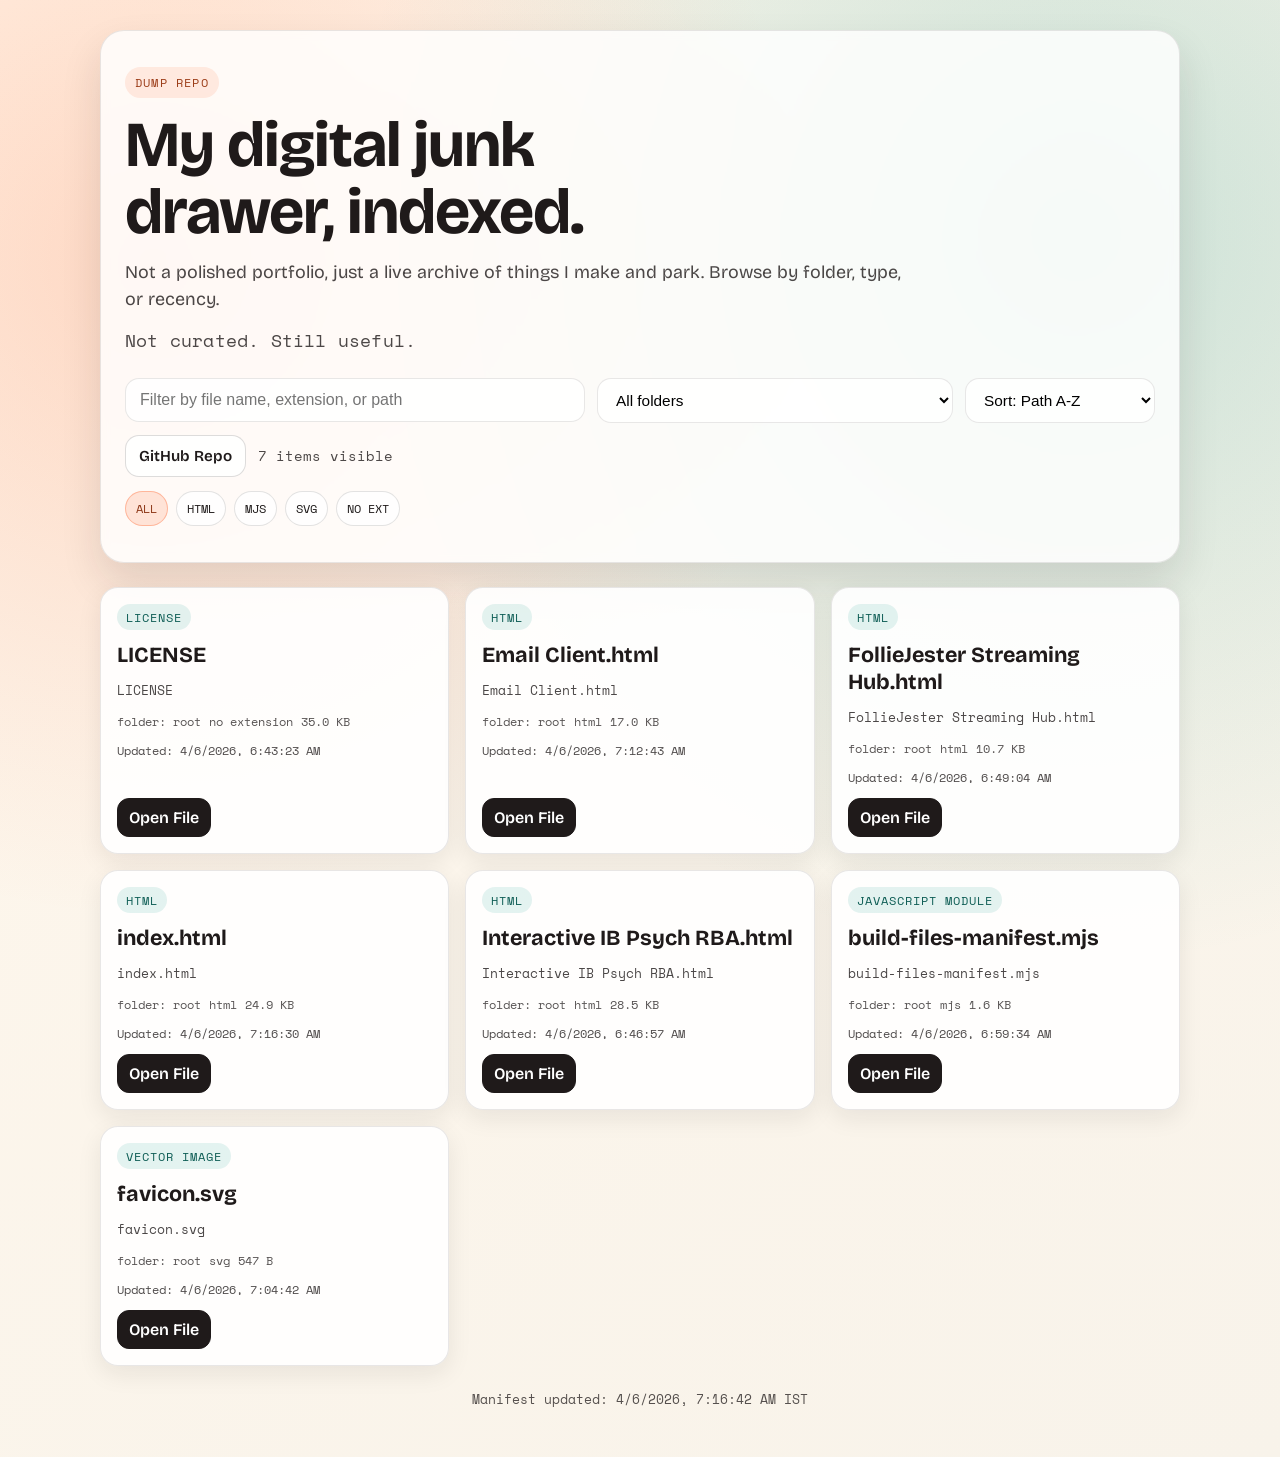
==== index.html @ b3c1dca2 "better heading" ====
<!DOCTYPE html>
<html lang="en">
<head>
    <meta charset="UTF-8">
    <meta name="viewport" content="width=device-width, initial-scale=1.0">
    <title>Dump Repository Index</title>
    <link rel="icon" type="image/svg+xml" href="favicon.svg">
    <link rel="preconnect" href="https://fonts.googleapis.com">
    <link rel="preconnect" href="https://fonts.gstatic.com" crossorigin>
    <link href="https://fonts.googleapis.com/css2?family=Bricolage+Grotesque:wght@400;600;800&family=Space+Mono:wght@400;700&display=swap" rel="stylesheet">
    <style>
        :root {
            --ink: #1f1a1a;
            --paper: #fffaf3;
            --accent: #ff6b35;
            --accent-2: #1f9d8f;
            --card: rgba(255, 255, 255, 0.82);
            --ring: rgba(31, 26, 26, 0.1);
            --shadow: 0 20px 40px rgba(31, 26, 26, 0.12);
        }

        * {
            box-sizing: border-box;
            margin: 0;
            padding: 0;
        }

        body {
            min-height: 100vh;
            font-family: 'Bricolage Grotesque', sans-serif;
            color: var(--ink);
            background:
                radial-gradient(circle at 12% 18%, rgba(255, 107, 53, 0.22) 0%, rgba(255, 107, 53, 0) 40%),
                radial-gradient(circle at 84% 16%, rgba(31, 157, 143, 0.22) 0%, rgba(31, 157, 143, 0) 45%),
                linear-gradient(145deg, #fff7ec 0%, #f8f3ea 100%);
            overflow-x: hidden;
        }

        .grain {
            position: fixed;
            inset: 0;
            pointer-events: none;
            background-image: radial-gradient(rgba(31, 26, 26, 0.06) 0.6px, transparent 0.6px);
            background-size: 4px 4px;
            opacity: 0.3;
            z-index: 0;
        }

        .wrap {
            position: relative;
            z-index: 1;
            max-width: 1120px;
            margin: 0 auto;
            padding: 30px 20px 48px;
        }

        .hero {
            padding: 36px 24px;
            border: 1px solid var(--ring);
            border-radius: 24px;
            background: var(--card);
            backdrop-filter: blur(4px);
            box-shadow: var(--shadow);
            transform: translateY(12px);
            opacity: 0;
            animation: lift-in 700ms ease forwards;
        }

        .kicker {
            display: inline-block;
            font-family: 'Space Mono', monospace;
            text-transform: uppercase;
            letter-spacing: 1.2px;
            font-size: 0.78rem;
            padding: 6px 10px;
            background: rgba(255, 107, 53, 0.12);
            color: #9c3d19;
            border-radius: 999px;
        }

        h1 {
            margin-top: 14px;
            font-size: clamp(2rem, 6vw, 4rem);
            line-height: 1.04;
            letter-spacing: -1px;
            max-width: 14ch;
        }

        .hero p {
            margin-top: 14px;
            max-width: 65ch;
            font-size: clamp(0.98rem, 2vw, 1.12rem);
            line-height: 1.5;
            color: rgba(31, 26, 26, 0.8);
        }

        .tagline {
            margin-top: 10px;
            font-family: 'Space Mono', monospace;
            font-size: 0.84rem;
            letter-spacing: 0.2px;
            color: rgba(31, 26, 26, 0.68);
        }

        .toolbar {
            margin-top: 24px;
            display: flex;
            flex-wrap: wrap;
            gap: 12px;
            align-items: center;
        }

        .search {
            width: min(460px, 100%);
            border: 1px solid var(--ring);
            border-radius: 14px;
            padding: 12px 14px;
            font-size: 1rem;
            outline: none;
            background: rgba(255, 255, 255, 0.85);
            transition: border-color 180ms ease, box-shadow 180ms ease;
        }

        .search:focus {
            border-color: rgba(31, 157, 143, 0.65);
            box-shadow: 0 0 0 4px rgba(31, 157, 143, 0.15);
        }

        .meta {
            font-family: 'Space Mono', monospace;
            font-size: 0.85rem;
            opacity: 0.8;
        }

        .sort-filter {
            border: 1px solid var(--ring);
            border-radius: 14px;
            padding: 12px 14px;
            font-size: 0.96rem;
            outline: none;
            background: rgba(255, 255, 255, 0.85);
            min-width: 190px;
        }

        .sort-filter:focus {
            border-color: rgba(31, 157, 143, 0.65);
            box-shadow: 0 0 0 4px rgba(31, 157, 143, 0.15);
        }

        .folder-filter {
            border: 1px solid var(--ring);
            border-radius: 14px;
            padding: 12px 14px;
            font-size: 0.96rem;
            outline: none;
            background: rgba(255, 255, 255, 0.85);
            min-width: 180px;
            flex: 1 1 240px;
        }

        .folder-filter:focus {
            border-color: rgba(255, 107, 53, 0.65);
            box-shadow: 0 0 0 4px rgba(255, 107, 53, 0.15);
        }

        .repo-link {
            text-decoration: none;
            border: 1px solid rgba(31, 26, 26, 0.15);
            border-radius: 14px;
            padding: 11px 13px;
            font-size: 0.95rem;
            font-weight: 600;
            color: var(--ink);
            background: rgba(255, 255, 255, 0.85);
            transition: transform 160ms ease, box-shadow 160ms ease, background-color 160ms ease;
        }

        .repo-link:hover {
            transform: translateY(-2px);
            background: rgba(255, 107, 53, 0.14);
            box-shadow: 0 8px 18px rgba(31, 26, 26, 0.12);
        }

        .grid {
            margin-top: 24px;
            display: grid;
            grid-template-columns: repeat(12, 1fr);
            gap: 16px;
        }

        .type-chips {
            margin-top: 14px;
            display: flex;
            flex-wrap: wrap;
            gap: 8px;
        }

        .chip {
            border: 1px solid rgba(31, 26, 26, 0.12);
            background: rgba(255, 255, 255, 0.78);
            color: var(--ink);
            border-radius: 999px;
            padding: 7px 10px;
            font-size: 0.78rem;
            font-family: 'Space Mono', monospace;
            cursor: pointer;
            transition: transform 160ms ease, box-shadow 160ms ease, background-color 160ms ease;
        }

        .chip:hover {
            transform: translateY(-1px);
            box-shadow: 0 8px 18px rgba(31, 26, 26, 0.1);
        }

        .chip.active {
            background: rgba(255, 107, 53, 0.16);
            border-color: rgba(255, 107, 53, 0.38);
            color: #8d3717;
        }

        .card {
            grid-column: span 4;
            border-radius: 18px;
            border: 1px solid var(--ring);
            background: rgba(255, 255, 255, 0.9);
            box-shadow: 0 8px 24px rgba(31, 26, 26, 0.08);
            padding: 16px;
            display: flex;
            flex-direction: column;
            gap: 12px;
            transform: translateY(12px);
            opacity: 0;
            animation: lift-in 480ms ease forwards;
        }

        .card.hidden {
            display: none;
        }

        .card-type {
            font-family: 'Space Mono', monospace;
            font-size: 0.76rem;
            text-transform: uppercase;
            letter-spacing: 1px;
            width: fit-content;
            padding: 4px 9px;
            border-radius: 999px;
            background: rgba(31, 157, 143, 0.12);
            color: #0f5e56;
        }

        .card h2 {
            font-size: clamp(1.05rem, 2.6vw, 1.35rem);
            line-height: 1.25;
            word-break: break-word;
        }

        .path {
            font-family: 'Space Mono', monospace;
            font-size: 0.8rem;
            opacity: 0.8;
            word-break: break-all;
        }

        .facts {
            display: flex;
            flex-wrap: wrap;
            gap: 8px;
            font-family: 'Space Mono', monospace;
            font-size: 0.76rem;
            opacity: 0.75;
        }

        .updated {
            font-family: 'Space Mono', monospace;
            font-size: 0.74rem;
            opacity: 0.78;
        }

        .actions {
            margin-top: auto;
            display: flex;
            flex-wrap: wrap;
            gap: 10px;
        }

        .btn {
            text-decoration: none;
            border: 1px solid rgba(31, 26, 26, 0.15);
            border-radius: 12px;
            padding: 9px 11px;
            font-weight: 600;
            color: var(--ink);
            transition: transform 160ms ease, background-color 160ms ease, box-shadow 160ms ease;
        }

        .btn:hover {
            transform: translateY(-2px);
            box-shadow: 0 8px 18px rgba(31, 26, 26, 0.12);
        }

        .btn.primary {
            background: var(--ink);
            color: #fff;
            border-color: var(--ink);
        }

        .btn.primary:hover {
            background: #000;
        }

        .status {
            margin-top: 16px;
            padding: 12px;
            border-radius: 12px;
            border: 1px dashed var(--ring);
            font-family: 'Space Mono', monospace;
            font-size: 0.88rem;
            display: none;
        }

        footer {
            margin-top: 24px;
            text-align: center;
            font-family: 'Space Mono', monospace;
            font-size: 0.8rem;
            opacity: 0.75;
        }

        @keyframes lift-in {
            from {
                transform: translateY(12px);
                opacity: 0;
            }
            to {
                transform: translateY(0);
                opacity: 1;
            }
        }

        @media (max-width: 980px) {
            .card {
                grid-column: span 6;
            }
        }

        @media (max-width: 640px) {
            .wrap {
                padding: 18px 14px 34px;
            }

            .hero {
                padding: 24px 16px;
            }

            .card {
                grid-column: span 12;
            }
        }
    </style>
</head>
<body>
    <div class="grain"></div>
    <div class="wrap">
        <header class="hero">
            <span class="kicker">Dump Repo</span>
            <h1>My digital junk drawer, indexed.</h1>
            <p>Not a polished portfolio, just a live archive of things I make and park. Browse by folder, type, or recency.</p>
            <p class="tagline">Not curated. Still useful.</p>
            <div class="toolbar">
                <input id="search" class="search" type="search" placeholder="Filter by file name, extension, or path" aria-label="Filter content">
                <select id="folderFilter" class="folder-filter" aria-label="Filter by folder">
                    <option value="all">All folders</option>
                </select>
                <select id="sortFilter" class="sort-filter" aria-label="Sort files">
                    <option value="path-asc">Sort: Path A-Z</option>
                    <option value="name-asc">Sort: Name A-Z</option>
                    <option value="date-desc">Sort: Newest First</option>
                    <option value="size-desc">Sort: Largest First</option>
                    <option value="type-asc">Sort: Type A-Z</option>
                </select>
                <a class="repo-link" href="https://github.com/folliejester/dump" target="_blank" rel="noopener noreferrer">GitHub Repo</a>
                <span id="count" class="meta"></span>
            </div>
            <div id="typeChips" class="type-chips"></div>
        </header>

        <main class="grid" id="cards"></main>
        <div id="status" class="status"></div>

        <footer id="footer">Manifest pending</footer>
    </div>

    <script>
        const search = document.getElementById('search');
        const cardsRoot = document.getElementById('cards');
        const count = document.getElementById('count');
        const status = document.getElementById('status');
        const footer = document.getElementById('footer');
        const folderFilter = document.getElementById('folderFilter');
        const sortFilter = document.getElementById('sortFilter');
        const typeChips = document.getElementById('typeChips');
        let cards = [];
        let loadedFiles = [];
        let selectedType = 'all';

        function formatBytes(bytes) {
            if (typeof bytes !== 'number' || Number.isNaN(bytes)) return 'unknown size';
            if (bytes < 1024) return `${bytes} B`;
            if (bytes < 1024 * 1024) return `${(bytes / 1024).toFixed(1)} KB`;
            return `${(bytes / (1024 * 1024)).toFixed(2)} MB`;
        }

        function formatModified(value) {
            if (!value) return 'Updated: unknown';
            const parsed = new Date(value);
            if (Number.isNaN(parsed.getTime())) return 'Updated: unknown';
            return `Updated: ${parsed.toLocaleString()}`;
        }

        function categoryFromExt(ext) {
            const map = {
                // Folder
                folder: 'Folder',
                        
                // Web / Frontend
                html: 'HTML',
                htm: 'HTML',
                css: 'CSS',
                scss: 'Sass',
                sass: 'Sass',
                less: 'Less',
                js: 'JavaScript',
                mjs: 'JavaScript Module',
                cjs: 'CommonJS',
                ts: 'TypeScript',
                jsx: 'React JSX',
                tsx: 'React TSX',
                vue: 'Vue',
                svelte: 'Svelte',
                        
                // Backend / General Code
                py: 'Python',
                java: 'Java',
                class: 'Java Bytecode',
                jar: 'Java Archive',
                c: 'C',
                h: 'C Header',
                cpp: 'C++',
                hpp: 'C++ Header',
                cs: 'C#',
                go: 'Go',
                rs: 'Rust',
                php: 'PHP',
                rb: 'Ruby',
                swift: 'Swift',
                kt: 'Kotlin',
                dart: 'Dart',
                scala: 'Scala',
                        
                // Shell / Scripts
                sh: 'Shell Script',
                bash: 'Bash Script',
                zsh: 'Zsh Script',
                fish: 'Fish Script',
                ps1: 'PowerShell',
                bat: 'Batch Script',
                cmd: 'Command Script',
                        
                // Data / Config
                json: 'JSON',
                jsonc: 'JSONC',
                yaml: 'YAML',
                yml: 'YAML',
                xml: 'XML',
                toml: 'TOML',
                ini: 'INI',
                conf: 'Config',
                config: 'Config',
                env: 'Environment',
                properties: 'Properties',
                        
                // Docs
                md: 'Markdown',
                txt: 'Text',
                rtf: 'Rich Text',
                pdf: 'PDF',
                doc: 'Word',
                docx: 'Word',
                odt: 'OpenDocument Text',
                xls: 'Excel',
                xlsx: 'Excel',
                ods: 'OpenDocument Spreadsheet',
                ppt: 'PowerPoint',
                pptx: 'PowerPoint',
                odp: 'OpenDocument Presentation',
                        
                // Images
                png: 'Image',
                jpg: 'Image',
                jpeg: 'Image',
                gif: 'Image',
                svg: 'Vector Image',
                webp: 'Image',
                bmp: 'Bitmap',
                tiff: 'TIFF',
                ico: 'Icon',
                avif: 'Image',
                heic: 'Image',
                        
                // Audio
                mp3: 'Audio',
                wav: 'Audio',
                ogg: 'Audio',
                flac: 'Audio',
                aac: 'Audio',
                m4a: 'Audio',
                        
                // Video
                mp4: 'Video',
                mkv: 'Video',
                avi: 'Video',
                mov: 'Video',
                webm: 'Video',
                flv: 'Video',
                        
                // Archives
                zip: 'Archive',
                rar: 'Archive',
                '7z': 'Archive',
                tar: 'Archive',
                gz: 'Gzip',
                bz2: 'Bzip2',
                xz: 'XZ',
                iso: 'Disk Image',
                        
                // Databases
                db: 'Database',
                sqlite: 'SQLite',
                sqlite3: 'SQLite',
                sql: 'SQL',
                        
                // Fonts
                ttf: 'Font',
                otf: 'Font',
                woff: 'Font',
                woff2: 'Font',
                        
                // Dev / Tooling
                dockerfile: 'Docker',
                makefile: 'Makefile',
                gradle: 'Gradle',
                npmignore: 'NPM Config',
                gitignore: 'Git Config',
                gitattributes: 'Git Config',
                lock: 'Lock File',
                        
                // Logs / Misc
                log: 'Log',
                tmp: 'Temp',
                bak: 'Backup',
                cache: 'Cache',
                dat: 'Data',
                bin: 'Binary',
                        
                // Special
                license: 'License',
                readme: 'Readme'
            };
            return map[ext] || 'File';
        }

        function createCard(file, index) {
            const article = document.createElement('article');
            article.className = 'card';
            article.style.animationDelay = `${Math.min(index * 45, 450)}ms`;

            const ext = (file.ext || '').toLowerCase();
            const category = categoryFromExt(ext || file.name.toLowerCase());
            const href = encodeURI(file.path);
            const folder = file.folder || 'root';
            const tags = `${file.name} ${file.path} ${folder} ${ext} ${category}`.toLowerCase();
            const typeKey = ext || 'none';

            article.dataset.tags = tags;
            article.dataset.folder = folder;
            article.dataset.type = typeKey;
            article.innerHTML = `
                <span class="card-type">${category}</span>
                <h2>${file.name}</h2>
                <p class="path">${file.path}</p>
                <div class="facts">
                    <span>folder: ${folder}</span>
                    <span>${ext || 'no extension'}</span>
                    <span>${formatBytes(file.size)}</span>
                </div>
                <p class="updated">${formatModified(file.modified)}</p>
                <div class="actions">
                    <a class="btn primary" href="${href}" target="_blank" rel="noopener noreferrer">Open File</a>
                </div>
            `;

            return article;
        }

        function updateFilter() {
            const query = search.value.toLowerCase().trim();
            const selectedFolder = folderFilter.value;
            let visible = 0;

            cards.forEach((card) => {
                const queryMatch = card.dataset.tags.includes(query);
                const folderMatch = selectedFolder === 'all' || card.dataset.folder === selectedFolder;
                const typeMatch = selectedType === 'all' || card.dataset.type === selectedType;
                const show = queryMatch && folderMatch && typeMatch;
                card.classList.toggle('hidden', !show);
                if (show) visible += 1;
            });

            count.textContent = `${visible} item${visible === 1 ? '' : 's'} visible`;
            if (visible === 0) {
                status.style.display = 'block';
                status.textContent = 'No matches found. Try a different filter.';
            } else if (status.dataset.mode === 'filter') {
                status.style.display = 'none';
            }
            status.dataset.mode = visible === 0 ? 'filter' : '';
        }

        function sortFiles(files, mode) {
            return [...files].sort((a, b) => {
                if (mode === 'name-asc') {
                    return a.name.localeCompare(b.name);
                }

                if (mode === 'date-desc') {
                    return new Date(b.modified).getTime() - new Date(a.modified).getTime();
                }

                if (mode === 'size-desc') {
                    return (b.size || 0) - (a.size || 0);
                }

                if (mode === 'type-asc') {
                    const extA = (a.ext || '').toLowerCase();
                    const extB = (b.ext || '').toLowerCase();
                    if (extA !== extB) return extA.localeCompare(extB);
                    return a.path.localeCompare(b.path);
                }

                const folderA = (a.folder || 'root').toLowerCase();
                const folderB = (b.folder || 'root').toLowerCase();
                if (folderA !== folderB) return folderA.localeCompare(folderB);
                const extA = (a.ext || '').toLowerCase();
                const extB = (b.ext || '').toLowerCase();
                if (extA !== extB) return extA.localeCompare(extB);
                return a.path.localeCompare(b.path);
            });
        }

        function hydrateTypeChips(files) {
            const typeSet = new Set(files.map((file) => ((file.ext || '').toLowerCase() || 'none')));
            const preferred = ['all', 'html', 'css', 'js', 'mjs', 'json', 'md', 'svg', 'none'];
            const dynamic = [...typeSet].sort((a, b) => a.localeCompare(b));
            const order = [...new Set([...preferred, ...dynamic])];

            typeChips.innerHTML = '';
            order.forEach((type) => {
                if (type !== 'all' && !typeSet.has(type)) return;

                const chip = document.createElement('button');
                chip.type = 'button';
                chip.className = `chip${type === selectedType ? ' active' : ''}`;
                chip.dataset.type = type;
                chip.textContent = type === 'none' ? 'NO EXT' : type.toUpperCase();
                chip.addEventListener('click', () => {
                    selectedType = type;
                    document.querySelectorAll('.chip').forEach((node) => node.classList.remove('active'));
                    chip.classList.add('active');
                    updateFilter();
                });
                typeChips.appendChild(chip);
            });
        }

        function renderCards() {
            const sorted = sortFiles(loadedFiles, sortFilter.value);
            cardsRoot.innerHTML = '';
            cards = sorted.map((file, index) => createCard(file, index));
            cards.forEach((card) => cardsRoot.appendChild(card));
            updateFilter();
        }

        function hydrateFolderFilter(files) {
            const folderSet = new Set(files.map((file) => file.folder || 'root'));
            const folders = [...folderSet].sort((a, b) => a.localeCompare(b));

            folderFilter.innerHTML = '<option value="all">All folders</option>';
            folders.forEach((folder) => {
                const option = document.createElement('option');
                option.value = folder;
                option.textContent = folder;
                folderFilter.appendChild(option);
            });
        }

        async function loadManifest() {
            try {
                const response = await fetch('files.json', { cache: 'no-store' });
                if (!response.ok) throw new Error('manifest not found');
                const manifest = await response.json();
                loadedFiles = (manifest.files || []).filter((f) => f.path !== 'files.json');

                hydrateFolderFilter(loadedFiles);
                hydrateTypeChips(loadedFiles);
                renderCards();

                search.addEventListener('input', updateFilter);
                folderFilter.addEventListener('change', updateFilter);
                sortFilter.addEventListener('change', renderCards);

                const generatedAt = manifest.generatedAt ? new Date(manifest.generatedAt) : null;
                const stamp = generatedAt && !Number.isNaN(generatedAt.getTime())
                    ? generatedAt.toLocaleString()
                    : 'unknown time';
                footer.textContent = `Manifest updated: ${stamp} IST`;
            } catch (error) {
                status.style.display = 'block';
                status.textContent = 'Could not load files.json. Run node build-files-manifest.mjs to generate it.';
                count.textContent = '0 items visible';
                footer.textContent = 'Manifest unavailable';
            }
        }

        loadManifest();
    </script>
</body>
</html>
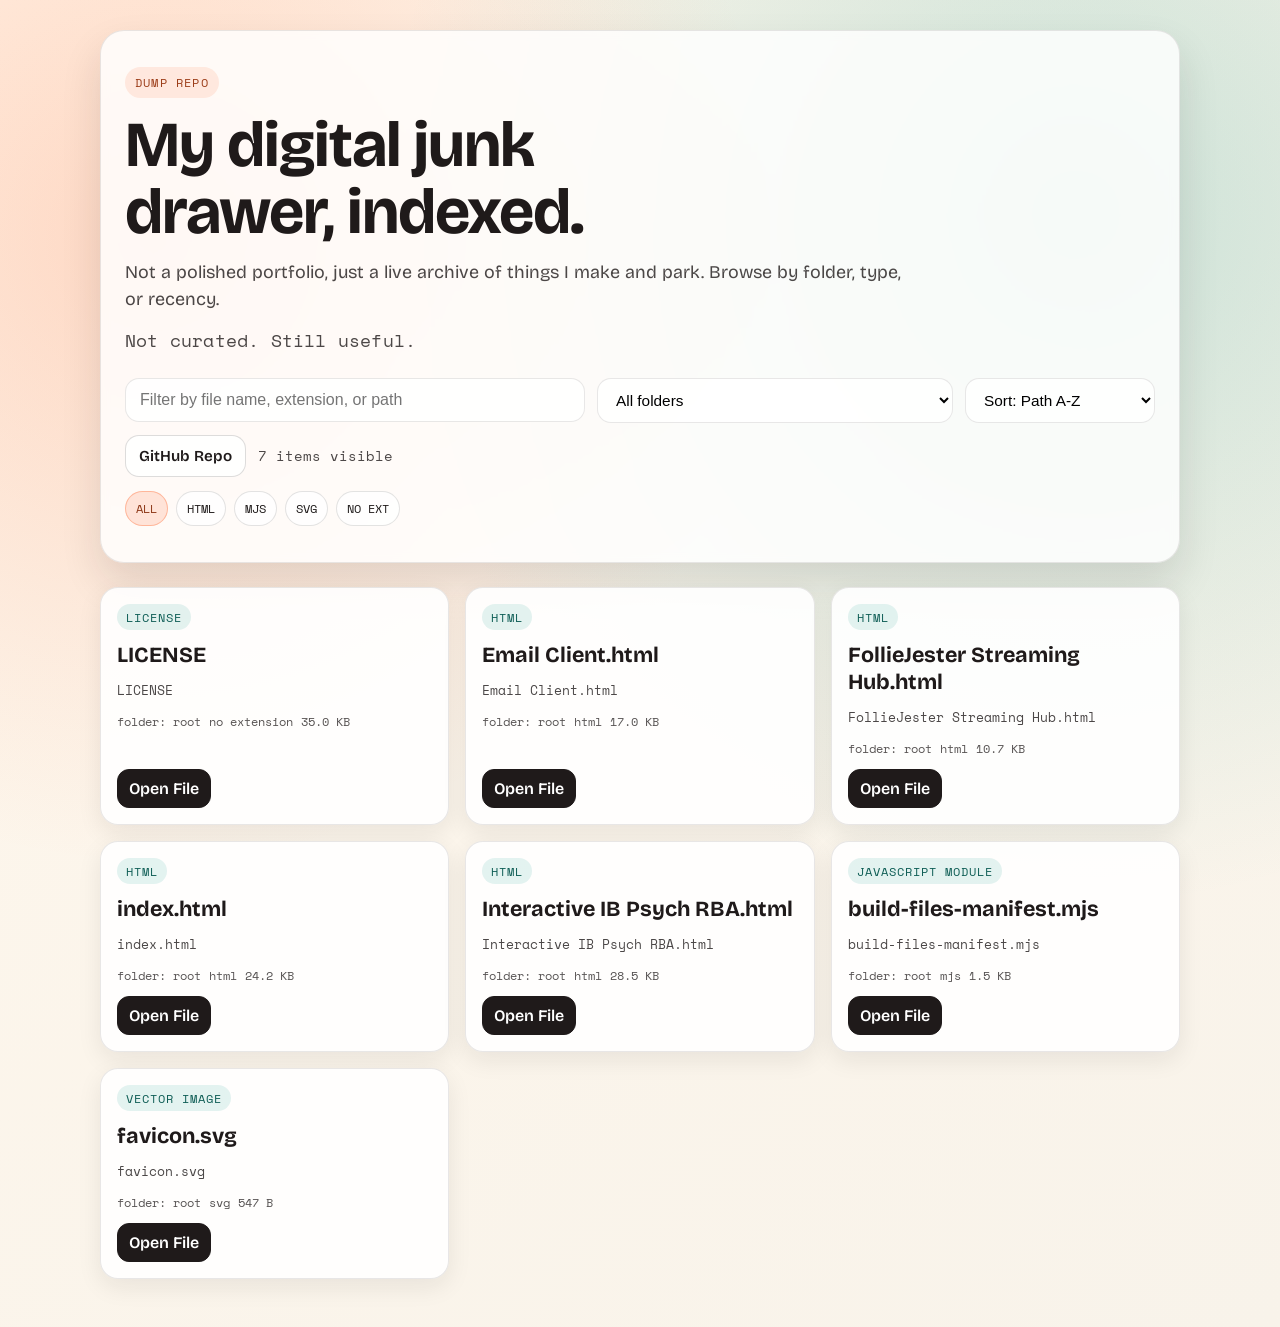
==== commit d14d7029: "removed lastupdated" ====
--- a/index.html
+++ b/index.html
@@ -269,12 +269,6 @@
             font-family: 'Space Mono', monospace;
             font-size: 0.76rem;
             opacity: 0.75;
-        }
-
-        .updated {
-            font-family: 'Space Mono', monospace;
-            font-size: 0.74rem;
-            opacity: 0.78;
         }
 
         .actions {
@@ -388,7 +382,6 @@
         <main class="grid" id="cards"></main>
         <div id="status" class="status"></div>
 
-        <footer id="footer">Manifest pending</footer>
     </div>
 
     <script>
@@ -396,7 +389,6 @@
         const cardsRoot = document.getElementById('cards');
         const count = document.getElementById('count');
         const status = document.getElementById('status');
-        const footer = document.getElementById('footer');
         const folderFilter = document.getElementById('folderFilter');
         const sortFilter = document.getElementById('sortFilter');
         const typeChips = document.getElementById('typeChips');
@@ -409,13 +401,6 @@
             if (bytes < 1024) return `${bytes} B`;
             if (bytes < 1024 * 1024) return `${(bytes / 1024).toFixed(1)} KB`;
             return `${(bytes / (1024 * 1024)).toFixed(2)} MB`;
-        }
-
-        function formatModified(value) {
-            if (!value) return 'Updated: unknown';
-            const parsed = new Date(value);
-            if (Number.isNaN(parsed.getTime())) return 'Updated: unknown';
-            return `Updated: ${parsed.toLocaleString()}`;
         }
 
         function categoryFromExt(ext) {
@@ -594,7 +579,6 @@
                     <span>${ext || 'no extension'}</span>
                     <span>${formatBytes(file.size)}</span>
                 </div>
-                <p class="updated">${formatModified(file.modified)}</p>
                 <div class="actions">
                     <a class="btn primary" href="${href}" target="_blank" rel="noopener noreferrer">Open File</a>
                 </div>
@@ -719,16 +703,10 @@
                 folderFilter.addEventListener('change', updateFilter);
                 sortFilter.addEventListener('change', renderCards);
 
-                const generatedAt = manifest.generatedAt ? new Date(manifest.generatedAt) : null;
-                const stamp = generatedAt && !Number.isNaN(generatedAt.getTime())
-                    ? generatedAt.toLocaleString()
-                    : 'unknown time';
-                footer.textContent = `Manifest updated: ${stamp} IST`;
             } catch (error) {
                 status.style.display = 'block';
                 status.textContent = 'Could not load files.json. Run node build-files-manifest.mjs to generate it.';
                 count.textContent = '0 items visible';
-                footer.textContent = 'Manifest unavailable';
             }
         }
 
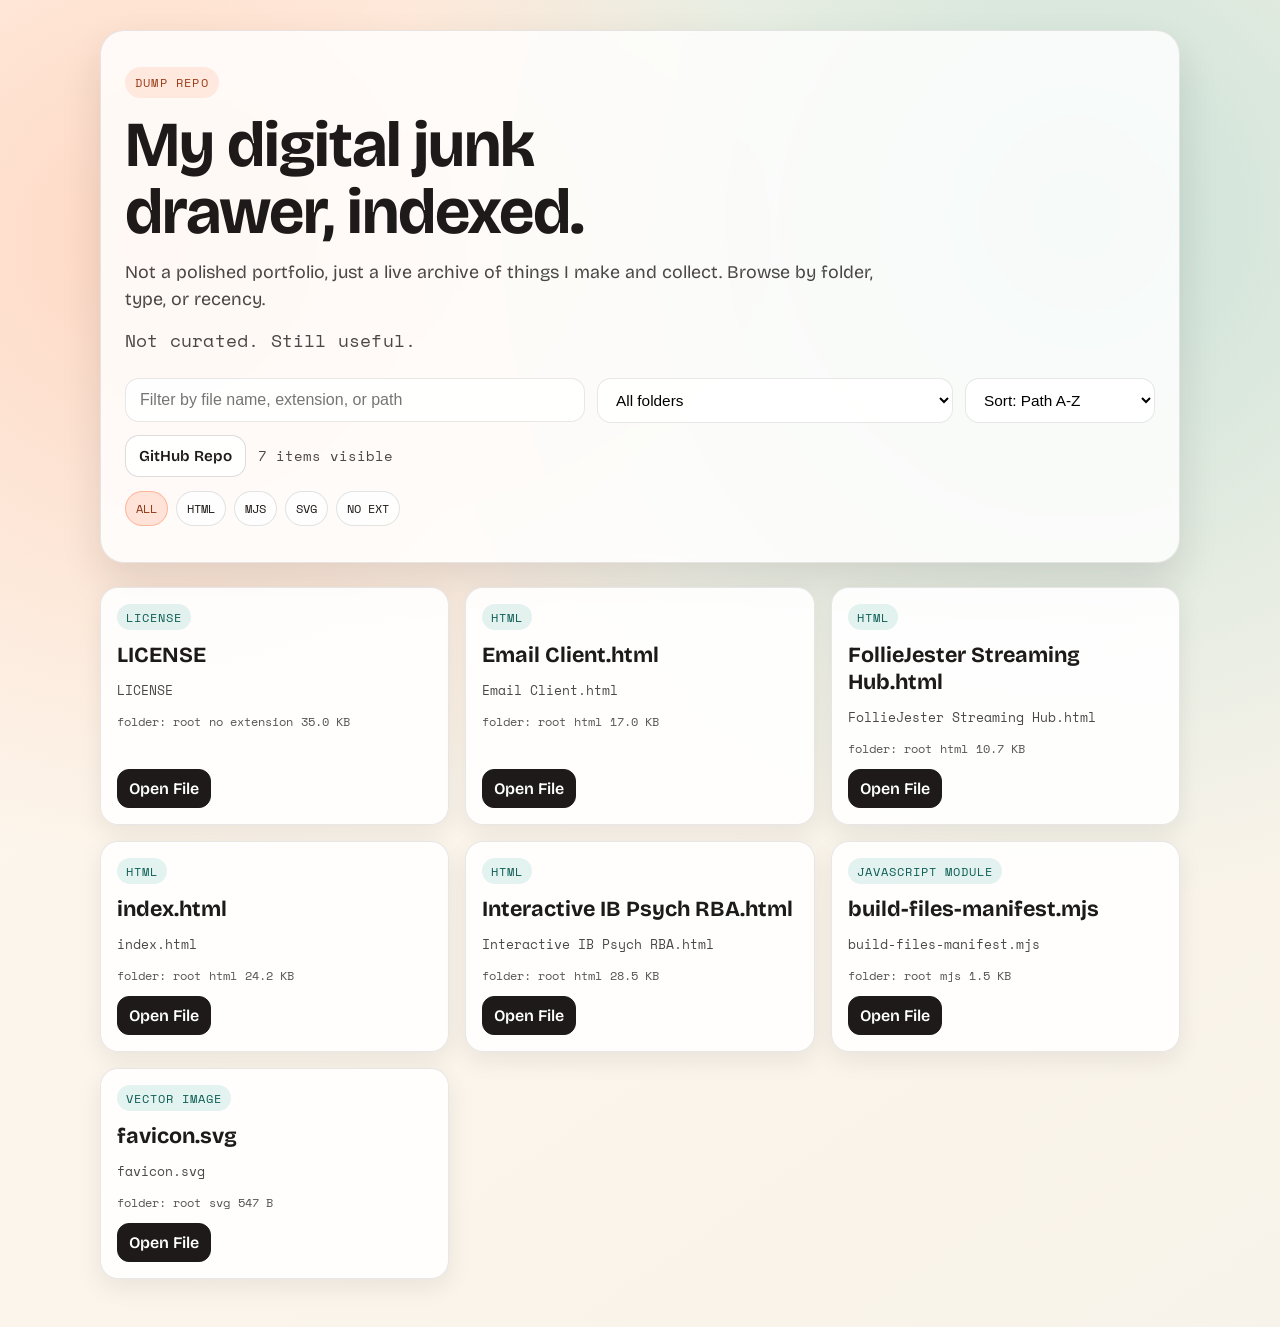
==== commit bec13cfe: "collect" ====
--- a/index.html
+++ b/index.html
@@ -359,7 +359,7 @@
         <header class="hero">
             <span class="kicker">Dump Repo</span>
             <h1>My digital junk drawer, indexed.</h1>
-            <p>Not a polished portfolio, just a live archive of things I make and park. Browse by folder, type, or recency.</p>
+            <p>Not a polished portfolio, just a live archive of things I make and collect. Browse by folder, type, or recency.</p>
             <p class="tagline">Not curated. Still useful.</p>
             <div class="toolbar">
                 <input id="search" class="search" type="search" placeholder="Filter by file name, extension, or path" aria-label="Filter content">
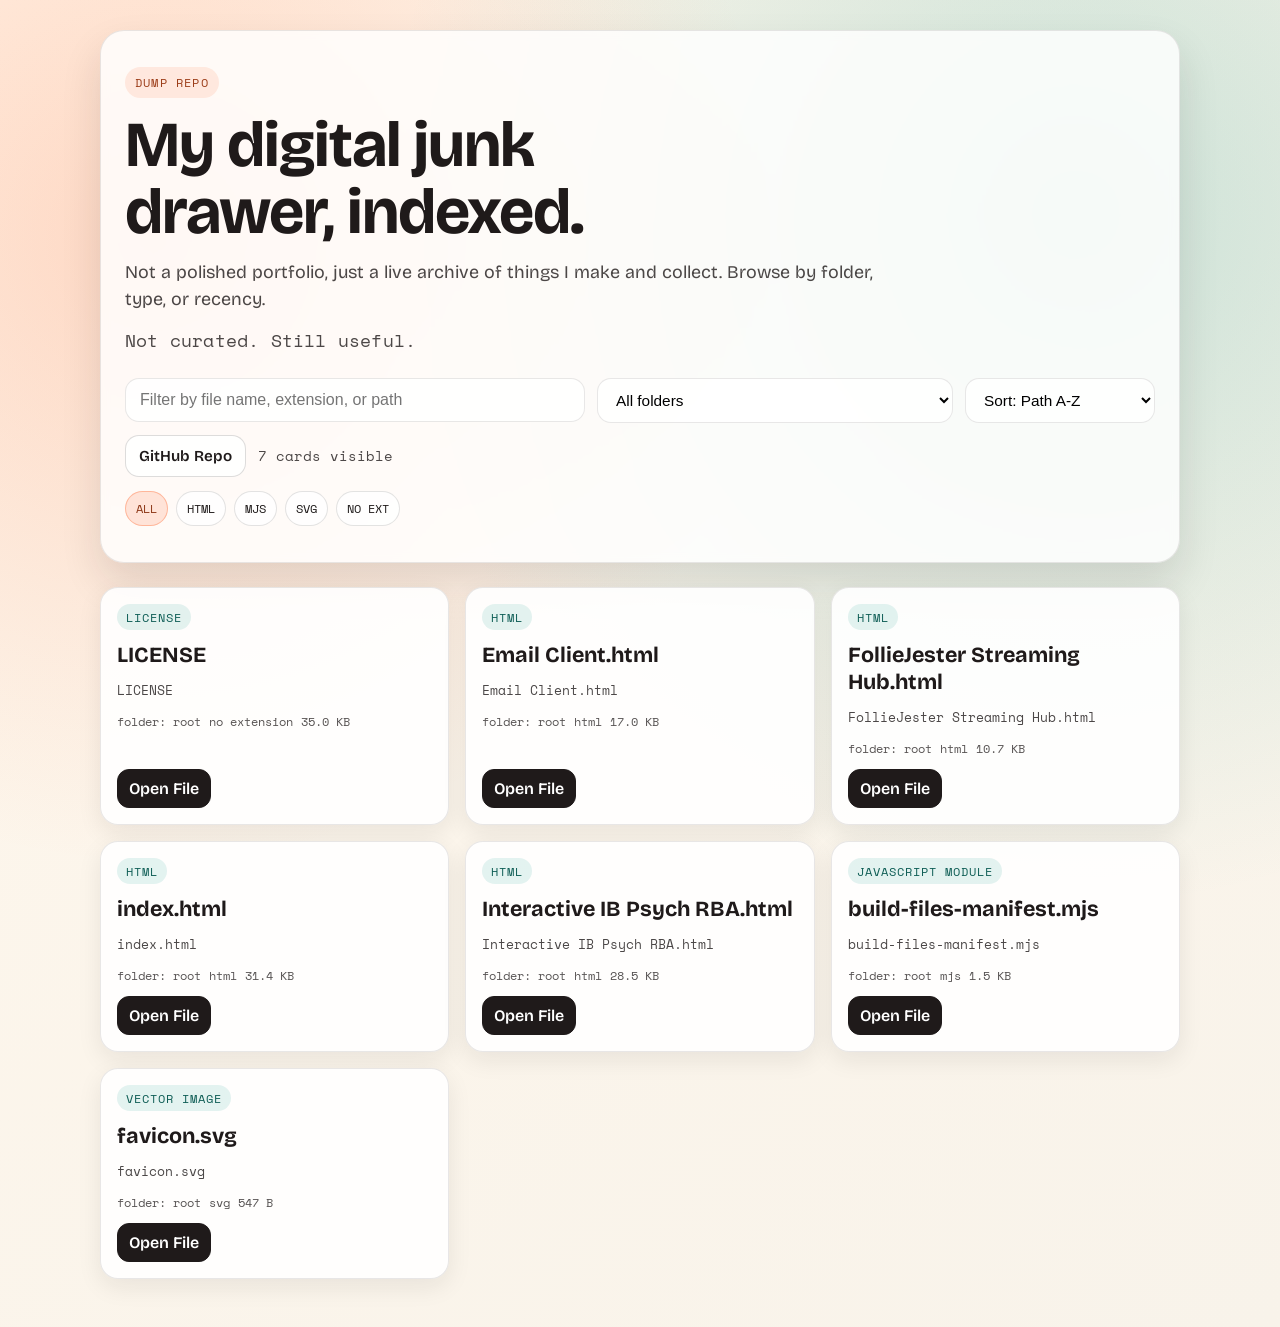
==== commit afa1f489: "1" ====
--- a/index.html
+++ b/index.html
@@ -255,6 +255,17 @@
             word-break: break-word;
         }
 
+        .project-card {
+            grid-column: span 6;
+            border-color: rgba(31, 157, 143, 0.22);
+            background: rgba(255, 255, 255, 0.94);
+        }
+
+        .project-card .card-type {
+            background: rgba(255, 107, 53, 0.14);
+            color: #8d3717;
+        }
+
         .path {
             font-family: 'Space Mono', monospace;
             font-size: 0.8rem;
@@ -269,6 +280,51 @@
             font-family: 'Space Mono', monospace;
             font-size: 0.76rem;
             opacity: 0.75;
+        }
+
+        .project-files {
+            display: grid;
+            gap: 7px;
+        }
+
+        .project-file {
+            display: flex;
+            align-items: center;
+            justify-content: space-between;
+            gap: 10px;
+            min-width: 0;
+            border: 1px solid rgba(31, 26, 26, 0.08);
+            border-radius: 10px;
+            padding: 7px 9px;
+            color: var(--ink);
+            background: rgba(31, 26, 26, 0.035);
+            text-decoration: none;
+            font-family: 'Space Mono', monospace;
+            font-size: 0.75rem;
+            transition: background-color 160ms ease, transform 160ms ease;
+        }
+
+        .project-file:hover {
+            background: rgba(31, 157, 143, 0.1);
+            transform: translateY(-1px);
+        }
+
+        .project-file-name {
+            overflow: hidden;
+            text-overflow: ellipsis;
+            white-space: nowrap;
+        }
+
+        .project-file-ext {
+            flex: 0 0 auto;
+            opacity: 0.68;
+            text-transform: uppercase;
+        }
+
+        .project-more {
+            font-family: 'Space Mono', monospace;
+            font-size: 0.75rem;
+            opacity: 0.65;
         }
 
         .actions {
@@ -335,6 +391,10 @@
         @media (max-width: 980px) {
             .card {
                 grid-column: span 6;
+            }
+
+            .project-card {
+                grid-column: span 12;
             }
         }
 
@@ -394,6 +454,7 @@
         const typeChips = document.getElementById('typeChips');
         let cards = [];
         let loadedFiles = [];
+        let cardItems = [];
         let selectedType = 'all';
 
         function formatBytes(bytes) {
@@ -555,14 +616,96 @@
             return map[ext] || 'File';
         }
 
+        function escapeHtml(value) {
+            return String(value || '').replace(/[&<>"']/g, (character) => ({
+                '&': '&amp;',
+                '<': '&lt;',
+                '>': '&gt;',
+                '"': '&quot;',
+                "'": '&#39;'
+            }[character]));
+        }
+
+        function pathToHref(filePath) {
+            return String(filePath || '').split('/').map((segment) => encodeURIComponent(segment)).join('/');
+        }
+
+        function getProjectFolder(file) {
+            const filePath = file.path || '';
+            if (!filePath.includes('/')) return 'root';
+            return filePath.split('/')[0] || 'root';
+        }
+
+        function getTypeKeys(files) {
+            return [...new Set(files.map((file) => ((file.ext || '').toLowerCase() || 'none')))].sort((a, b) => a.localeCompare(b));
+        }
+
+        function pickProjectEntry(files) {
+            const sorted = [...files].sort((a, b) => a.path.localeCompare(b.path));
+            const htmlFiles = sorted.filter((file) => ['html', 'htm'].includes((file.ext || '').toLowerCase()));
+            const preferred = htmlFiles.find((file) => file.name.toLowerCase() === 'index.html');
+            return preferred || htmlFiles[0] || sorted[0];
+        }
+
+        function groupFilesIntoCards(files) {
+            const rootCards = [];
+            const projectMap = new Map();
+
+            files.forEach((file) => {
+                const projectFolder = getProjectFolder(file);
+
+                if (projectFolder === 'root') {
+                    rootCards.push({
+                        ...file,
+                        kind: 'file',
+                        files: [file],
+                        typeKeys: [((file.ext || '').toLowerCase() || 'none')]
+                    });
+                    return;
+                }
+
+                if (!projectMap.has(projectFolder)) {
+                    projectMap.set(projectFolder, {
+                        kind: 'project',
+                        name: projectFolder,
+                        path: `${projectFolder}/`,
+                        folder: projectFolder,
+                        ext: 'folder',
+                        size: 0,
+                        files: []
+                    });
+                }
+
+                const project = projectMap.get(projectFolder);
+                project.files.push(file);
+                project.size += file.size || 0;
+            });
+
+            const projectCards = [...projectMap.values()].map((project) => {
+                const filesInProject = [...project.files].sort((a, b) => a.path.localeCompare(b.path));
+                const entry = pickProjectEntry(filesInProject);
+
+                return {
+                    ...project,
+                    files: filesInProject,
+                    entry,
+                    typeKeys: getTypeKeys(filesInProject)
+                };
+            });
+
+            return [...rootCards, ...projectCards];
+        }
+
         function createCard(file, index) {
+            if (file.kind === 'project') return createProjectCard(file, index);
+
             const article = document.createElement('article');
             article.className = 'card';
             article.style.animationDelay = `${Math.min(index * 45, 450)}ms`;
 
             const ext = (file.ext || '').toLowerCase();
             const category = categoryFromExt(ext || file.name.toLowerCase());
-            const href = encodeURI(file.path);
+            const href = pathToHref(file.path);
             const folder = file.folder || 'root';
             const tags = `${file.name} ${file.path} ${folder} ${ext} ${category}`.toLowerCase();
             const typeKey = ext || 'none';
@@ -570,13 +713,14 @@
             article.dataset.tags = tags;
             article.dataset.folder = folder;
             article.dataset.type = typeKey;
+            article.dataset.types = typeKey;
             article.innerHTML = `
-                <span class="card-type">${category}</span>
-                <h2>${file.name}</h2>
-                <p class="path">${file.path}</p>
+                <span class="card-type">${escapeHtml(category)}</span>
+                <h2>${escapeHtml(file.name)}</h2>
+                <p class="path">${escapeHtml(file.path)}</p>
                 <div class="facts">
-                    <span>folder: ${folder}</span>
-                    <span>${ext || 'no extension'}</span>
+                    <span>folder: ${escapeHtml(folder)}</span>
+                    <span>${escapeHtml(ext || 'no extension')}</span>
                     <span>${formatBytes(file.size)}</span>
                 </div>
                 <div class="actions">
@@ -587,6 +731,54 @@
             return article;
         }
 
+        function createProjectCard(project, index) {
+            const article = document.createElement('article');
+            article.className = 'card project-card';
+            article.style.animationDelay = `${Math.min(index * 45, 450)}ms`;
+
+            const entry = project.entry || project.files[0];
+            const entryHref = entry ? pathToHref(entry.path) : '#';
+            const typeKeys = project.typeKeys || getTypeKeys(project.files);
+            const previewFiles = project.files.slice(0, 5);
+            const remaining = project.files.length - previewFiles.length;
+            const tags = [
+                project.name,
+                project.path,
+                project.folder,
+                'project',
+                ...project.files.flatMap((file) => [file.name, file.path, file.ext || 'none'])
+            ].join(' ').toLowerCase();
+
+            article.dataset.tags = tags;
+            article.dataset.folder = project.folder;
+            article.dataset.type = 'folder';
+            article.dataset.types = typeKeys.join(' ');
+            article.innerHTML = `
+                <span class="card-type">Project</span>
+                <h2>${escapeHtml(project.name)}</h2>
+                <p class="path">${project.files.length} file${project.files.length === 1 ? '' : 's'} in ${escapeHtml(project.path)}</p>
+                <div class="facts">
+                    <span>folder: ${escapeHtml(project.folder)}</span>
+                    <span>${escapeHtml(typeKeys.map((type) => type === 'none' ? 'no ext' : type).join(', '))}</span>
+                    <span>${formatBytes(project.size)}</span>
+                </div>
+                <div class="project-files">
+                    ${previewFiles.map((file) => `
+                        <a class="project-file" href="${pathToHref(file.path)}" target="_blank" rel="noopener noreferrer">
+                            <span class="project-file-name">${escapeHtml(file.path.replace(`${project.folder}/`, ''))}</span>
+                            <span class="project-file-ext">${escapeHtml(file.ext || 'file')}</span>
+                        </a>
+                    `).join('')}
+                    ${remaining > 0 ? `<span class="project-more">+ ${remaining} more file${remaining === 1 ? '' : 's'}</span>` : ''}
+                </div>
+                <div class="actions">
+                    <a class="btn primary" href="${entryHref}" target="_blank" rel="noopener noreferrer">Open Project</a>
+                </div>
+            `;
+
+            return article;
+        }
+
         function updateFilter() {
             const query = search.value.toLowerCase().trim();
             const selectedFolder = folderFilter.value;
@@ -595,13 +787,13 @@
             cards.forEach((card) => {
                 const queryMatch = card.dataset.tags.includes(query);
                 const folderMatch = selectedFolder === 'all' || card.dataset.folder === selectedFolder;
-                const typeMatch = selectedType === 'all' || card.dataset.type === selectedType;
+                const typeMatch = selectedType === 'all' || (card.dataset.types || card.dataset.type || '').split(' ').includes(selectedType);
                 const show = queryMatch && folderMatch && typeMatch;
                 card.classList.toggle('hidden', !show);
                 if (show) visible += 1;
             });
 
-            count.textContent = `${visible} item${visible === 1 ? '' : 's'} visible`;
+            count.textContent = `${visible} card${visible === 1 ? '' : 's'} visible`;
             if (visible === 0) {
                 status.style.display = 'block';
                 status.textContent = 'No matches found. Try a different filter.';
@@ -668,7 +860,7 @@
         }
 
         function renderCards() {
-            const sorted = sortFiles(loadedFiles, sortFilter.value);
+            const sorted = sortFiles(cardItems, sortFilter.value);
             cardsRoot.innerHTML = '';
             cards = sorted.map((file, index) => createCard(file, index));
             cards.forEach((card) => cardsRoot.appendChild(card));
@@ -694,8 +886,9 @@
                 if (!response.ok) throw new Error('manifest not found');
                 const manifest = await response.json();
                 loadedFiles = (manifest.files || []).filter((f) => f.path !== 'files.json');
-
-                hydrateFolderFilter(loadedFiles);
+                cardItems = groupFilesIntoCards(loadedFiles);
+
+                hydrateFolderFilter(cardItems);
                 hydrateTypeChips(loadedFiles);
                 renderCards();
 
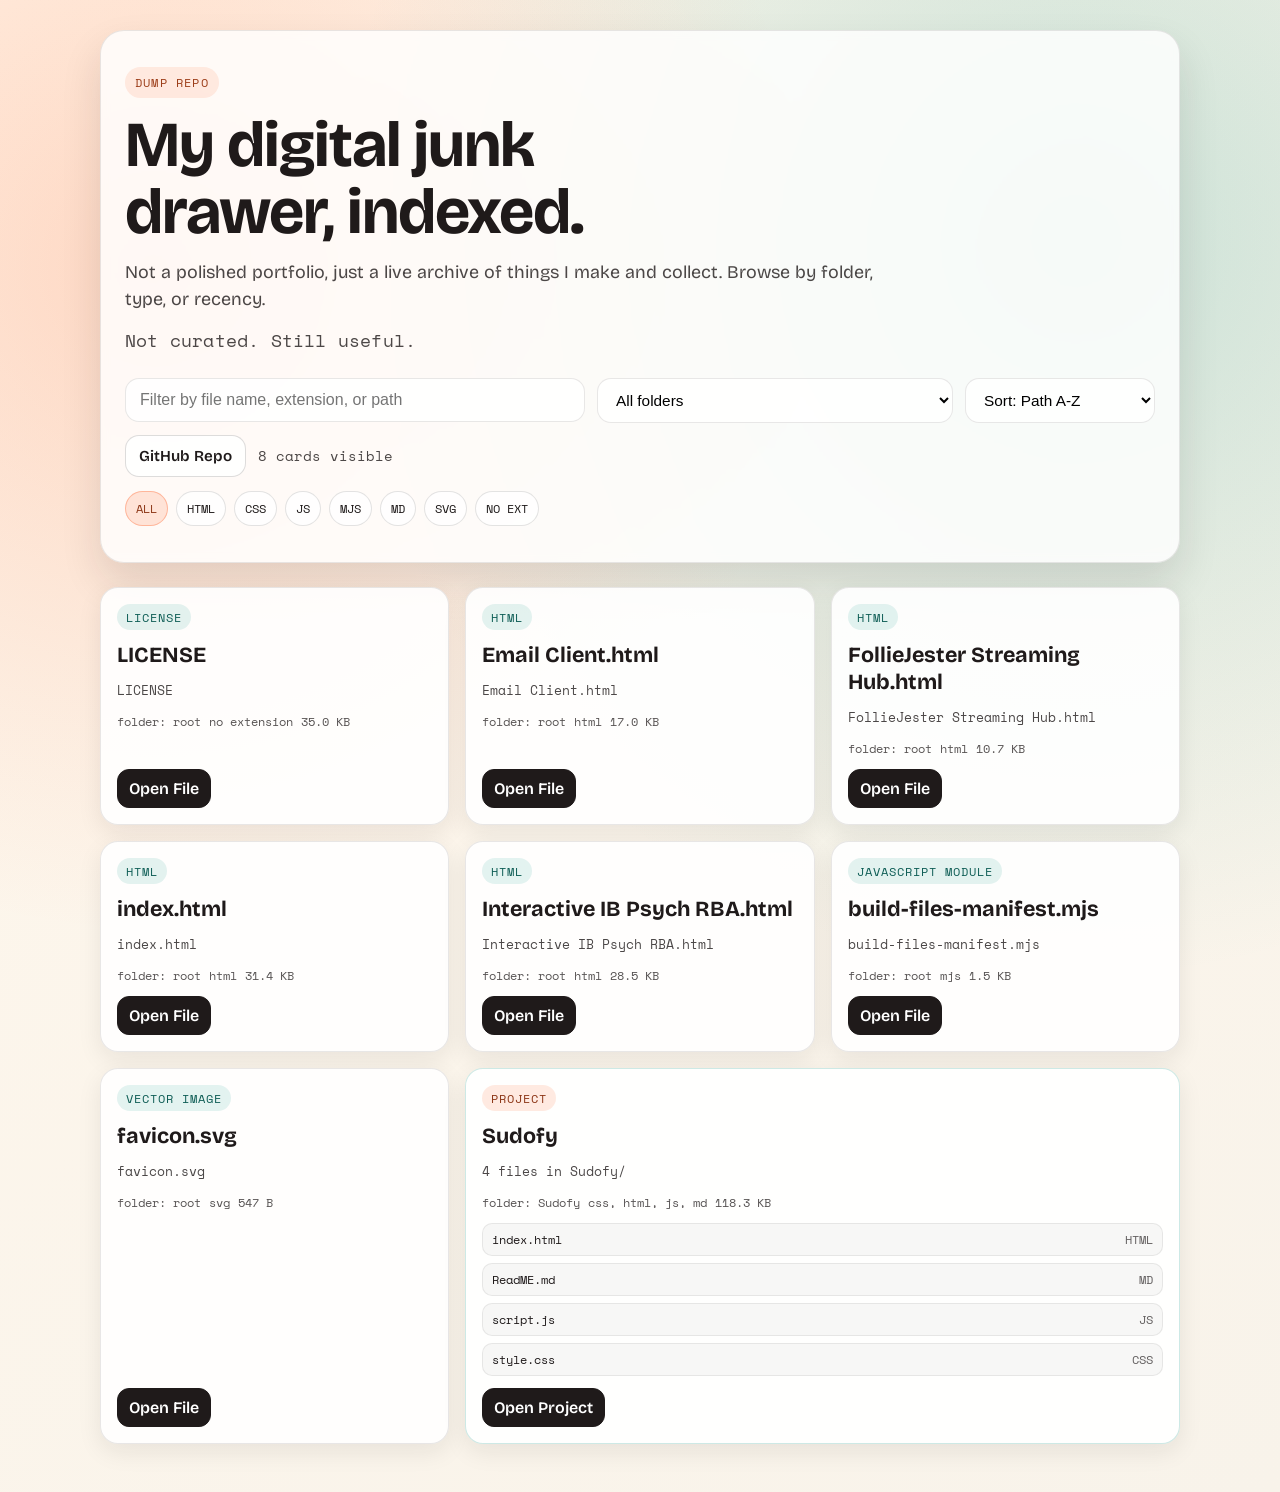
==== commit 92b342cf: "bs5" ====
--- a/index.html
+++ b/index.html
@@ -256,7 +256,7 @@
         }
 
         .project-card {
-            grid-column: span 6;
+            grid-column: span 8;
             border-color: rgba(31, 157, 143, 0.22);
             background: rgba(255, 255, 255, 0.94);
         }
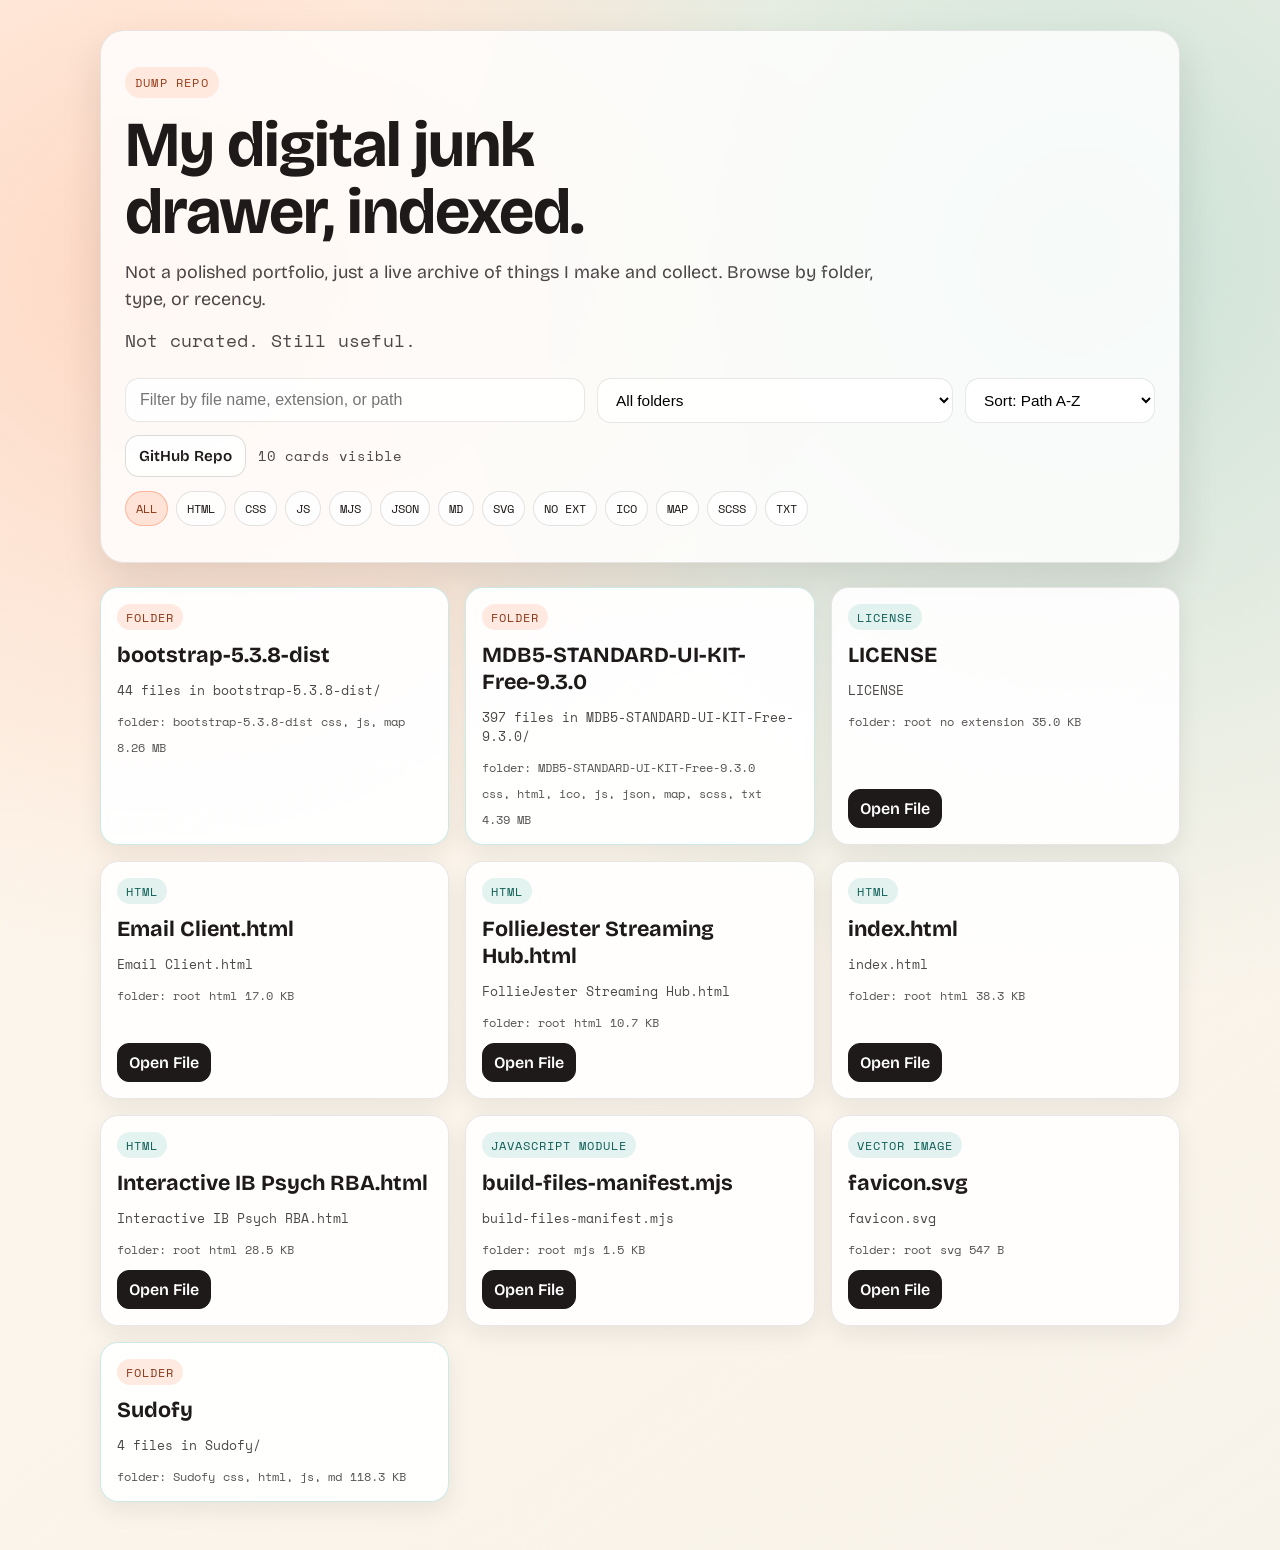
==== commit 5b276500: "yes" ====
--- a/index.html
+++ b/index.html
@@ -256,9 +256,18 @@
         }
 
         .project-card {
-            grid-column: span 8;
+            grid-column: span 4;
             border-color: rgba(31, 157, 143, 0.22);
             background: rgba(255, 255, 255, 0.94);
+            cursor: pointer;
+            transition: transform 160ms ease, border-color 160ms ease, box-shadow 160ms ease;
+        }
+
+        .project-card:hover,
+        .project-card:focus-visible {
+            border-color: rgba(31, 157, 143, 0.45);
+            box-shadow: 0 12px 28px rgba(31, 26, 26, 0.12);
+            outline: none;
         }
 
         .project-card .card-type {
@@ -271,6 +280,10 @@
             font-size: 0.8rem;
             opacity: 0.8;
             word-break: break-all;
+            display: -webkit-box;
+            -webkit-box-orient: vertical;
+            -webkit-line-clamp: 2;
+            overflow: hidden;
         }
 
         .facts {
@@ -280,51 +293,6 @@
             font-family: 'Space Mono', monospace;
             font-size: 0.76rem;
             opacity: 0.75;
-        }
-
-        .project-files {
-            display: grid;
-            gap: 7px;
-        }
-
-        .project-file {
-            display: flex;
-            align-items: center;
-            justify-content: space-between;
-            gap: 10px;
-            min-width: 0;
-            border: 1px solid rgba(31, 26, 26, 0.08);
-            border-radius: 10px;
-            padding: 7px 9px;
-            color: var(--ink);
-            background: rgba(31, 26, 26, 0.035);
-            text-decoration: none;
-            font-family: 'Space Mono', monospace;
-            font-size: 0.75rem;
-            transition: background-color 160ms ease, transform 160ms ease;
-        }
-
-        .project-file:hover {
-            background: rgba(31, 157, 143, 0.1);
-            transform: translateY(-1px);
-        }
-
-        .project-file-name {
-            overflow: hidden;
-            text-overflow: ellipsis;
-            white-space: nowrap;
-        }
-
-        .project-file-ext {
-            flex: 0 0 auto;
-            opacity: 0.68;
-            text-transform: uppercase;
-        }
-
-        .project-more {
-            font-family: 'Space Mono', monospace;
-            font-size: 0.75rem;
-            opacity: 0.65;
         }
 
         .actions {
@@ -369,6 +337,148 @@
             display: none;
         }
 
+        .project-modal {
+            position: fixed;
+            inset: 0;
+            z-index: 20;
+            display: none;
+            padding: 28px;
+            background: rgba(255, 250, 243, 0.96);
+            backdrop-filter: blur(8px);
+        }
+
+        .project-modal.open {
+            display: block;
+        }
+
+        .project-modal-shell {
+            height: 100%;
+            max-width: 1120px;
+            margin: 0 auto;
+            display: flex;
+            flex-direction: column;
+            gap: 18px;
+        }
+
+        .project-modal-header {
+            display: flex;
+            align-items: flex-start;
+            justify-content: space-between;
+            gap: 16px;
+            padding-bottom: 16px;
+            border-bottom: 1px solid rgba(31, 26, 26, 0.12);
+        }
+
+        .project-modal-header h2 {
+            font-size: clamp(1.8rem, 5vw, 3.4rem);
+            line-height: 1.02;
+        }
+
+        .project-modal-meta {
+            margin-top: 8px;
+            font-family: 'Space Mono', monospace;
+            font-size: 0.82rem;
+            color: rgba(31, 26, 26, 0.68);
+        }
+
+        .modal-close {
+            width: 44px;
+            height: 44px;
+            border: 1px solid rgba(31, 26, 26, 0.15);
+            border-radius: 999px;
+            color: var(--ink);
+            background: rgba(255, 255, 255, 0.86);
+            font-size: 1.6rem;
+            line-height: 1;
+            cursor: pointer;
+            transition: transform 160ms ease, background-color 160ms ease;
+        }
+
+        .modal-close:hover {
+            transform: translateY(-1px);
+            background: rgba(255, 107, 53, 0.14);
+        }
+
+        .modal-search {
+            width: 100%;
+            border: 1px solid var(--ring);
+            border-radius: 14px;
+            padding: 12px 14px;
+            font-size: 1rem;
+            outline: none;
+            background: rgba(255, 255, 255, 0.88);
+        }
+
+        .modal-file-list {
+            display: grid;
+            gap: 10px;
+            overflow-y: auto;
+            min-height: 0;
+            padding-right: 6px;
+            scrollbar-color: rgba(31, 157, 143, 0.55) rgba(31, 26, 26, 0.07);
+            scrollbar-width: thin;
+        }
+
+        .modal-file-list::-webkit-scrollbar {
+            width: 10px;
+        }
+
+        .modal-file-list::-webkit-scrollbar-track {
+            border-radius: 999px;
+            background: rgba(31, 26, 26, 0.07);
+        }
+
+        .modal-file-list::-webkit-scrollbar-thumb {
+            border-radius: 999px;
+            background: rgba(31, 157, 143, 0.5);
+        }
+
+        .modal-file {
+            display: grid;
+            grid-template-columns: minmax(0, 1fr) auto auto;
+            align-items: center;
+            gap: 14px;
+            border: 1px solid rgba(31, 26, 26, 0.09);
+            border-radius: 12px;
+            padding: 12px 14px;
+            color: var(--ink);
+            background: rgba(255, 255, 255, 0.74);
+            text-decoration: none;
+            transition: background-color 160ms ease, transform 160ms ease, box-shadow 160ms ease;
+        }
+
+        .modal-file:hover {
+            transform: translateY(-1px);
+            background: rgba(31, 157, 143, 0.1);
+            box-shadow: 0 8px 18px rgba(31, 26, 26, 0.08);
+        }
+
+        .modal-file-name {
+            min-width: 0;
+            overflow: hidden;
+            text-overflow: ellipsis;
+            white-space: nowrap;
+            font-family: 'Space Mono', monospace;
+            font-size: 0.88rem;
+        }
+
+        .modal-file-ext,
+        .modal-file-size {
+            font-family: 'Space Mono', monospace;
+            font-size: 0.76rem;
+            color: rgba(31, 26, 26, 0.62);
+            text-transform: uppercase;
+        }
+
+        .modal-empty {
+            padding: 16px;
+            border: 1px dashed var(--ring);
+            border-radius: 12px;
+            font-family: 'Space Mono', monospace;
+            font-size: 0.88rem;
+            color: rgba(31, 26, 26, 0.68);
+        }
+
         footer {
             margin-top: 24px;
             text-align: center;
@@ -394,7 +504,7 @@
             }
 
             .project-card {
-                grid-column: span 12;
+                grid-column: span 6;
             }
         }
 
@@ -409,6 +519,18 @@
 
             .card {
                 grid-column: span 12;
+            }
+
+            .project-modal {
+                padding: 18px 14px;
+            }
+
+            .modal-file {
+                grid-template-columns: minmax(0, 1fr) auto;
+            }
+
+            .modal-file-size {
+                display: none;
             }
         }
     </style>
@@ -444,6 +566,21 @@
 
     </div>
 
+    <div id="projectModal" class="project-modal" role="dialog" aria-modal="true" aria-labelledby="projectModalTitle" aria-hidden="true">
+        <div class="project-modal-shell">
+            <header class="project-modal-header">
+                <div>
+                    <span class="kicker">Folder</span>
+                    <h2 id="projectModalTitle">Folder</h2>
+                    <p id="projectModalMeta" class="project-modal-meta"></p>
+                </div>
+                <button id="projectModalClose" class="modal-close" type="button" aria-label="Close folder list">&times;</button>
+            </header>
+            <input id="projectModalSearch" class="modal-search" type="search" placeholder="Filter this folder" aria-label="Filter folder files">
+            <div id="projectModalFiles" class="modal-file-list"></div>
+        </div>
+    </div>
+
     <script>
         const search = document.getElementById('search');
         const cardsRoot = document.getElementById('cards');
@@ -452,9 +589,16 @@
         const folderFilter = document.getElementById('folderFilter');
         const sortFilter = document.getElementById('sortFilter');
         const typeChips = document.getElementById('typeChips');
+        const projectModal = document.getElementById('projectModal');
+        const projectModalTitle = document.getElementById('projectModalTitle');
+        const projectModalMeta = document.getElementById('projectModalMeta');
+        const projectModalFiles = document.getElementById('projectModalFiles');
+        const projectModalSearch = document.getElementById('projectModalSearch');
+        const projectModalClose = document.getElementById('projectModalClose');
         let cards = [];
         let loadedFiles = [];
         let cardItems = [];
+        let activeProject = null;
         let selectedType = 'all';
 
         function formatBytes(bytes) {
@@ -640,6 +784,11 @@
             return [...new Set(files.map((file) => ((file.ext || '').toLowerCase() || 'none')))].sort((a, b) => a.localeCompare(b));
         }
 
+        function getProjectFileLabel(project, file) {
+            const prefix = `${project.folder}/`;
+            return file.path.startsWith(prefix) ? file.path.slice(prefix.length) : file.path;
+        }
+
         function pickProjectEntry(files) {
             const sorted = [...files].sort((a, b) => a.path.localeCompare(b.path));
             const htmlFiles = sorted.filter((file) => ['html', 'htm'].includes((file.ext || '').toLowerCase()));
@@ -735,12 +884,11 @@
             const article = document.createElement('article');
             article.className = 'card project-card';
             article.style.animationDelay = `${Math.min(index * 45, 450)}ms`;
-
-            const entry = project.entry || project.files[0];
-            const entryHref = entry ? pathToHref(entry.path) : '#';
+            article.tabIndex = 0;
+            article.setAttribute('role', 'button');
+            article.setAttribute('aria-label', `Open ${project.name} folder list`);
+
             const typeKeys = project.typeKeys || getTypeKeys(project.files);
-            const previewFiles = project.files.slice(0, 5);
-            const remaining = project.files.length - previewFiles.length;
             const tags = [
                 project.name,
                 project.path,
@@ -754,7 +902,7 @@
             article.dataset.type = 'folder';
             article.dataset.types = typeKeys.join(' ');
             article.innerHTML = `
-                <span class="card-type">Project</span>
+                <span class="card-type">Folder</span>
                 <h2>${escapeHtml(project.name)}</h2>
                 <p class="path">${project.files.length} file${project.files.length === 1 ? '' : 's'} in ${escapeHtml(project.path)}</p>
                 <div class="facts">
@@ -762,21 +910,59 @@
                     <span>${escapeHtml(typeKeys.map((type) => type === 'none' ? 'no ext' : type).join(', '))}</span>
                     <span>${formatBytes(project.size)}</span>
                 </div>
-                <div class="project-files">
-                    ${previewFiles.map((file) => `
-                        <a class="project-file" href="${pathToHref(file.path)}" target="_blank" rel="noopener noreferrer">
-                            <span class="project-file-name">${escapeHtml(file.path.replace(`${project.folder}/`, ''))}</span>
-                            <span class="project-file-ext">${escapeHtml(file.ext || 'file')}</span>
-                        </a>
-                    `).join('')}
-                    ${remaining > 0 ? `<span class="project-more">+ ${remaining} more file${remaining === 1 ? '' : 's'}</span>` : ''}
-                </div>
-                <div class="actions">
-                    <a class="btn primary" href="${entryHref}" target="_blank" rel="noopener noreferrer">Open Project</a>
-                </div>
             `;
+            article.addEventListener('click', () => openProjectModal(project));
+            article.addEventListener('keydown', (event) => {
+                if (event.key !== 'Enter' && event.key !== ' ') return;
+                event.preventDefault();
+                openProjectModal(project);
+            });
 
             return article;
+        }
+
+        function renderProjectModalFiles(project, query = '') {
+            const normalizedQuery = query.toLowerCase().trim();
+            const files = project.files.filter((file) => {
+                const label = getProjectFileLabel(project, file);
+                const tags = `${label} ${file.name} ${file.path} ${file.ext || 'none'}`.toLowerCase();
+                return tags.includes(normalizedQuery);
+            });
+
+            if (files.length === 0) {
+                projectModalFiles.innerHTML = '<p class="modal-empty">No files match this filter.</p>';
+                return;
+            }
+
+            projectModalFiles.innerHTML = files.map((file) => {
+                const label = getProjectFileLabel(project, file);
+                return `
+                    <a class="modal-file" href="${pathToHref(file.path)}" target="_blank" rel="noopener noreferrer">
+                        <span class="modal-file-name">${escapeHtml(label)}</span>
+                        <span class="modal-file-ext">${escapeHtml(file.ext || 'file')}</span>
+                        <span class="modal-file-size">${formatBytes(file.size)}</span>
+                    </a>
+                `;
+            }).join('');
+        }
+
+        function openProjectModal(project) {
+            activeProject = project;
+            projectModalTitle.textContent = project.name;
+            projectModalMeta.textContent = `${project.files.length} file${project.files.length === 1 ? '' : 's'} in ${project.path} - ${formatBytes(project.size)}`;
+            projectModalSearch.value = '';
+            renderProjectModalFiles(project);
+            projectModal.classList.add('open');
+            projectModal.setAttribute('aria-hidden', 'false');
+            document.body.style.overflow = 'hidden';
+            projectModalSearch.focus();
+        }
+
+        function closeProjectModal() {
+            activeProject = null;
+            projectModal.classList.remove('open');
+            projectModal.setAttribute('aria-hidden', 'true');
+            document.body.style.overflow = '';
         }
 
         function updateFilter() {
@@ -903,6 +1089,19 @@
             }
         }
 
+        projectModalClose.addEventListener('click', closeProjectModal);
+        projectModal.addEventListener('click', (event) => {
+            if (event.target === projectModal) closeProjectModal();
+        });
+        projectModalSearch.addEventListener('input', () => {
+            if (activeProject) renderProjectModalFiles(activeProject, projectModalSearch.value);
+        });
+        document.addEventListener('keydown', (event) => {
+            if (event.key === 'Escape' && projectModal.classList.contains('open')) {
+                closeProjectModal();
+            }
+        });
+
         loadManifest();
     </script>
 </body>
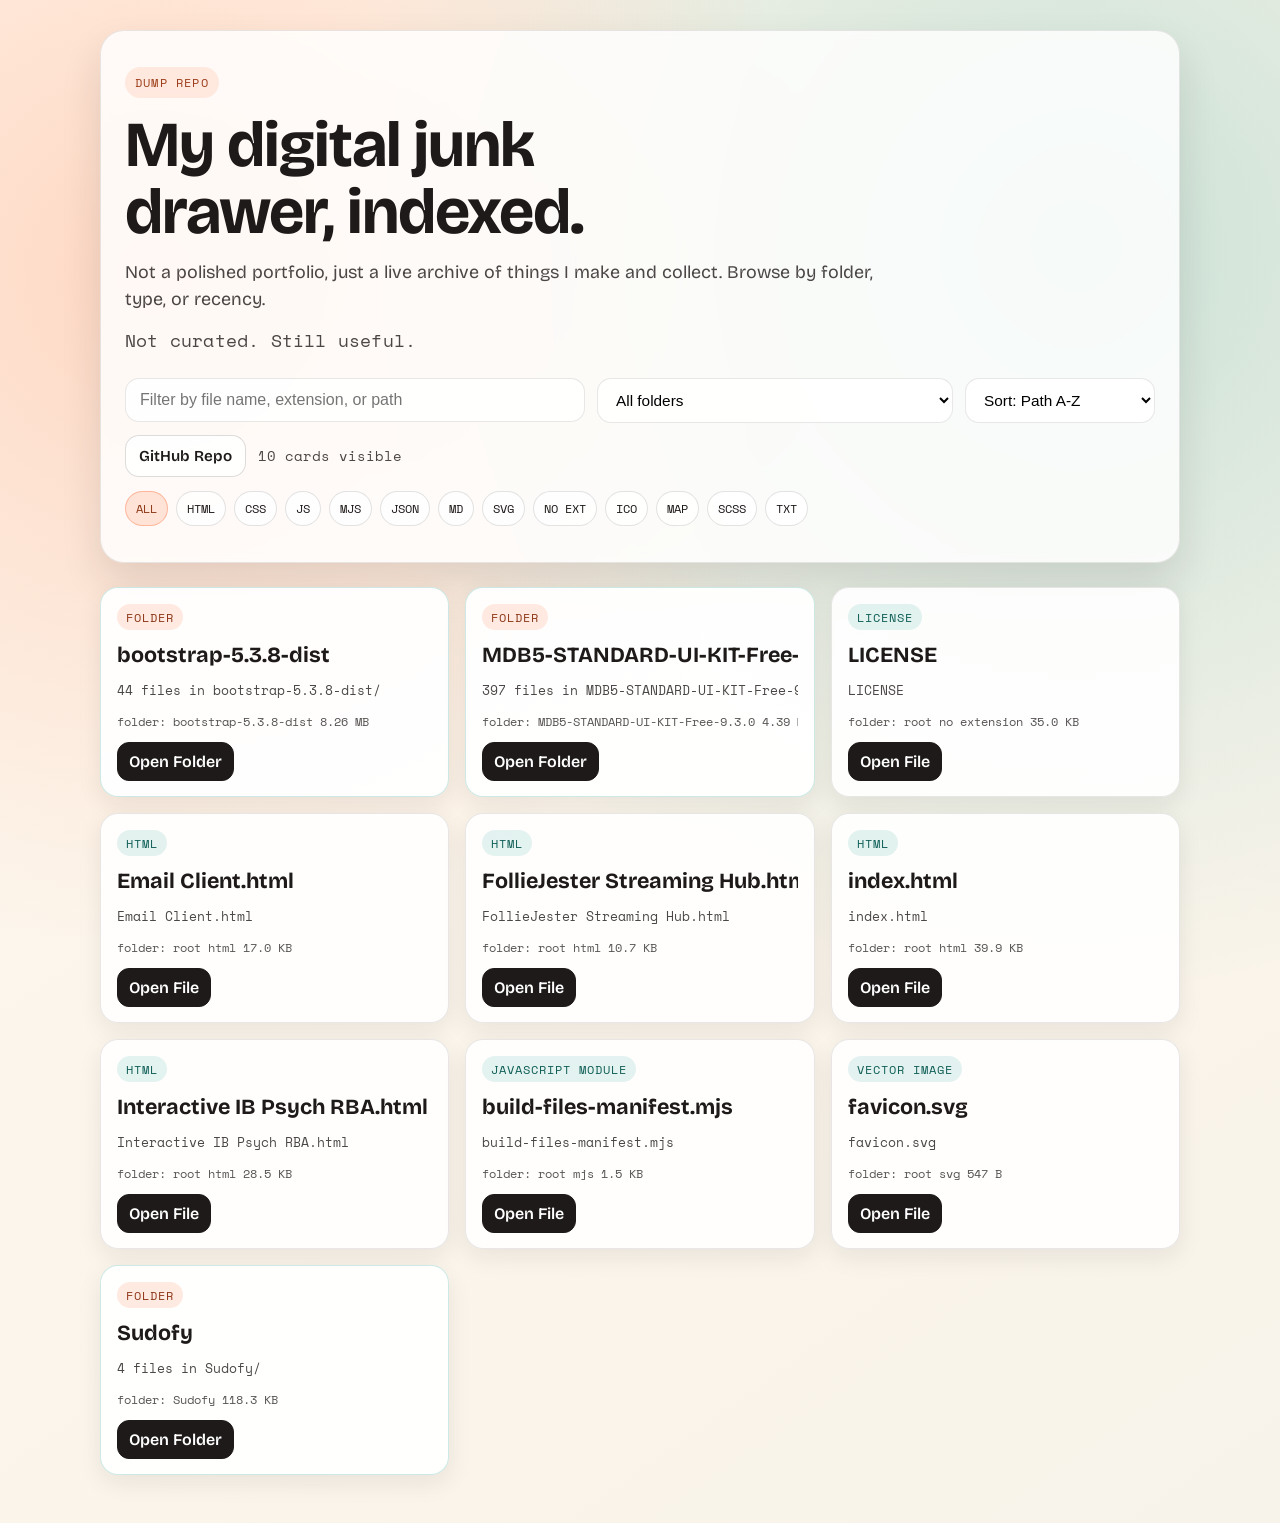
==== commit 7e4cd5c8: "\\\" ====
--- a/index.html
+++ b/index.html
@@ -228,6 +228,8 @@
             display: flex;
             flex-direction: column;
             gap: 12px;
+            height: 210px;
+            overflow: hidden;
             transform: translateY(12px);
             opacity: 0;
             animation: lift-in 480ms ease forwards;
@@ -259,15 +261,12 @@
             grid-column: span 4;
             border-color: rgba(31, 157, 143, 0.22);
             background: rgba(255, 255, 255, 0.94);
-            cursor: pointer;
             transition: transform 160ms ease, border-color 160ms ease, box-shadow 160ms ease;
         }
 
-        .project-card:hover,
-        .project-card:focus-visible {
+        .project-card:hover {
             border-color: rgba(31, 157, 143, 0.45);
             box-shadow: 0 12px 28px rgba(31, 26, 26, 0.12);
-            outline: none;
         }
 
         .project-card .card-type {
@@ -279,20 +278,40 @@
             font-family: 'Space Mono', monospace;
             font-size: 0.8rem;
             opacity: 0.8;
-            word-break: break-all;
-            display: -webkit-box;
-            -webkit-box-orient: vertical;
-            -webkit-line-clamp: 2;
-            overflow: hidden;
+            min-width: 0;
         }
 
         .facts {
-            display: flex;
-            flex-wrap: wrap;
-            gap: 8px;
             font-family: 'Space Mono', monospace;
             font-size: 0.76rem;
             opacity: 0.75;
+            min-width: 0;
+        }
+
+        .swipe-line {
+            display: block;
+            max-width: 100%;
+            overflow: hidden;
+            white-space: nowrap;
+        }
+
+        .swipe-text {
+            display: inline-block;
+            min-width: max-content;
+            will-change: transform;
+        }
+
+        .swipe-line.is-overflowing .swipe-text {
+            animation: swipe-text var(--swipe-duration, 7s) ease-in-out 800ms infinite alternate;
+        }
+
+        @keyframes swipe-text {
+            from {
+                transform: translateX(0);
+            }
+            to {
+                transform: translateX(calc(-1 * var(--swipe-distance, 0px)));
+            }
         }
 
         .actions {
@@ -307,8 +326,10 @@
             border: 1px solid rgba(31, 26, 26, 0.15);
             border-radius: 12px;
             padding: 9px 11px;
+            font: inherit;
             font-weight: 600;
             color: var(--ink);
+            cursor: pointer;
             transition: transform 160ms ease, background-color 160ms ease, box-shadow 160ms ease;
         }
 
@@ -770,6 +791,10 @@
             }[character]));
         }
 
+        function swipeLine(value) {
+            return `<span class="swipe-line"><span class="swipe-text">${escapeHtml(value)}</span></span>`;
+        }
+
         function pathToHref(filePath) {
             return String(filePath || '').split('/').map((segment) => encodeURIComponent(segment)).join('/');
         }
@@ -865,12 +890,10 @@
             article.dataset.types = typeKey;
             article.innerHTML = `
                 <span class="card-type">${escapeHtml(category)}</span>
-                <h2>${escapeHtml(file.name)}</h2>
-                <p class="path">${escapeHtml(file.path)}</p>
+                <h2>${swipeLine(file.name)}</h2>
+                <p class="path">${swipeLine(file.path)}</p>
                 <div class="facts">
-                    <span>folder: ${escapeHtml(folder)}</span>
-                    <span>${escapeHtml(ext || 'no extension')}</span>
-                    <span>${formatBytes(file.size)}</span>
+                    ${swipeLine(`folder: ${folder} ${ext || 'no extension'} ${formatBytes(file.size)}`)}
                 </div>
                 <div class="actions">
                     <a class="btn primary" href="${href}" target="_blank" rel="noopener noreferrer">Open File</a>
@@ -884,9 +907,6 @@
             const article = document.createElement('article');
             article.className = 'card project-card';
             article.style.animationDelay = `${Math.min(index * 45, 450)}ms`;
-            article.tabIndex = 0;
-            article.setAttribute('role', 'button');
-            article.setAttribute('aria-label', `Open ${project.name} folder list`);
 
             const typeKeys = project.typeKeys || getTypeKeys(project.files);
             const tags = [
@@ -903,20 +923,16 @@
             article.dataset.types = typeKeys.join(' ');
             article.innerHTML = `
                 <span class="card-type">Folder</span>
-                <h2>${escapeHtml(project.name)}</h2>
-                <p class="path">${project.files.length} file${project.files.length === 1 ? '' : 's'} in ${escapeHtml(project.path)}</p>
+                <h2>${swipeLine(project.name)}</h2>
+                <p class="path">${swipeLine(`${project.files.length} file${project.files.length === 1 ? '' : 's'} in ${project.path}`)}</p>
                 <div class="facts">
-                    <span>folder: ${escapeHtml(project.folder)}</span>
-                    <span>${escapeHtml(typeKeys.map((type) => type === 'none' ? 'no ext' : type).join(', '))}</span>
-                    <span>${formatBytes(project.size)}</span>
+                    ${swipeLine(`folder: ${project.folder} ${formatBytes(project.size)}`)}
+                </div>
+                <div class="actions">
+                    <button class="btn primary" type="button">Open Folder</button>
                 </div>
             `;
-            article.addEventListener('click', () => openProjectModal(project));
-            article.addEventListener('keydown', (event) => {
-                if (event.key !== 'Enter' && event.key !== ' ') return;
-                event.preventDefault();
-                openProjectModal(project);
-            });
+            article.querySelector('button').addEventListener('click', () => openProjectModal(project));
 
             return article;
         }
@@ -965,6 +981,24 @@
             document.body.style.overflow = '';
         }
 
+        function refreshSwipingText(scope = document) {
+            scope.querySelectorAll('.swipe-line').forEach((line) => {
+                const text = line.querySelector('.swipe-text');
+                if (!text) return;
+
+                line.classList.remove('is-overflowing');
+                line.style.removeProperty('--swipe-distance');
+                line.style.removeProperty('--swipe-duration');
+
+                const distance = Math.ceil(text.scrollWidth - line.clientWidth);
+                if (distance <= 2) return;
+
+                line.style.setProperty('--swipe-distance', `${distance}px`);
+                line.style.setProperty('--swipe-duration', `${Math.min(Math.max(distance / 18, 5), 12)}s`);
+                line.classList.add('is-overflowing');
+            });
+        }
+
         function updateFilter() {
             const query = search.value.toLowerCase().trim();
             const selectedFolder = folderFilter.value;
@@ -987,6 +1021,7 @@
                 status.style.display = 'none';
             }
             status.dataset.mode = visible === 0 ? 'filter' : '';
+            requestAnimationFrame(() => refreshSwipingText(cardsRoot));
         }
 
         function sortFiles(files, mode) {
@@ -1096,6 +1131,10 @@
         projectModalSearch.addEventListener('input', () => {
             if (activeProject) renderProjectModalFiles(activeProject, projectModalSearch.value);
         });
+        window.addEventListener('resize', () => refreshSwipingText(cardsRoot));
+        if (document.fonts) {
+            document.fonts.ready.then(() => refreshSwipingText(cardsRoot));
+        }
         document.addEventListener('keydown', (event) => {
             if (event.key === 'Escape' && projectModal.classList.contains('open')) {
                 closeProjectModal();
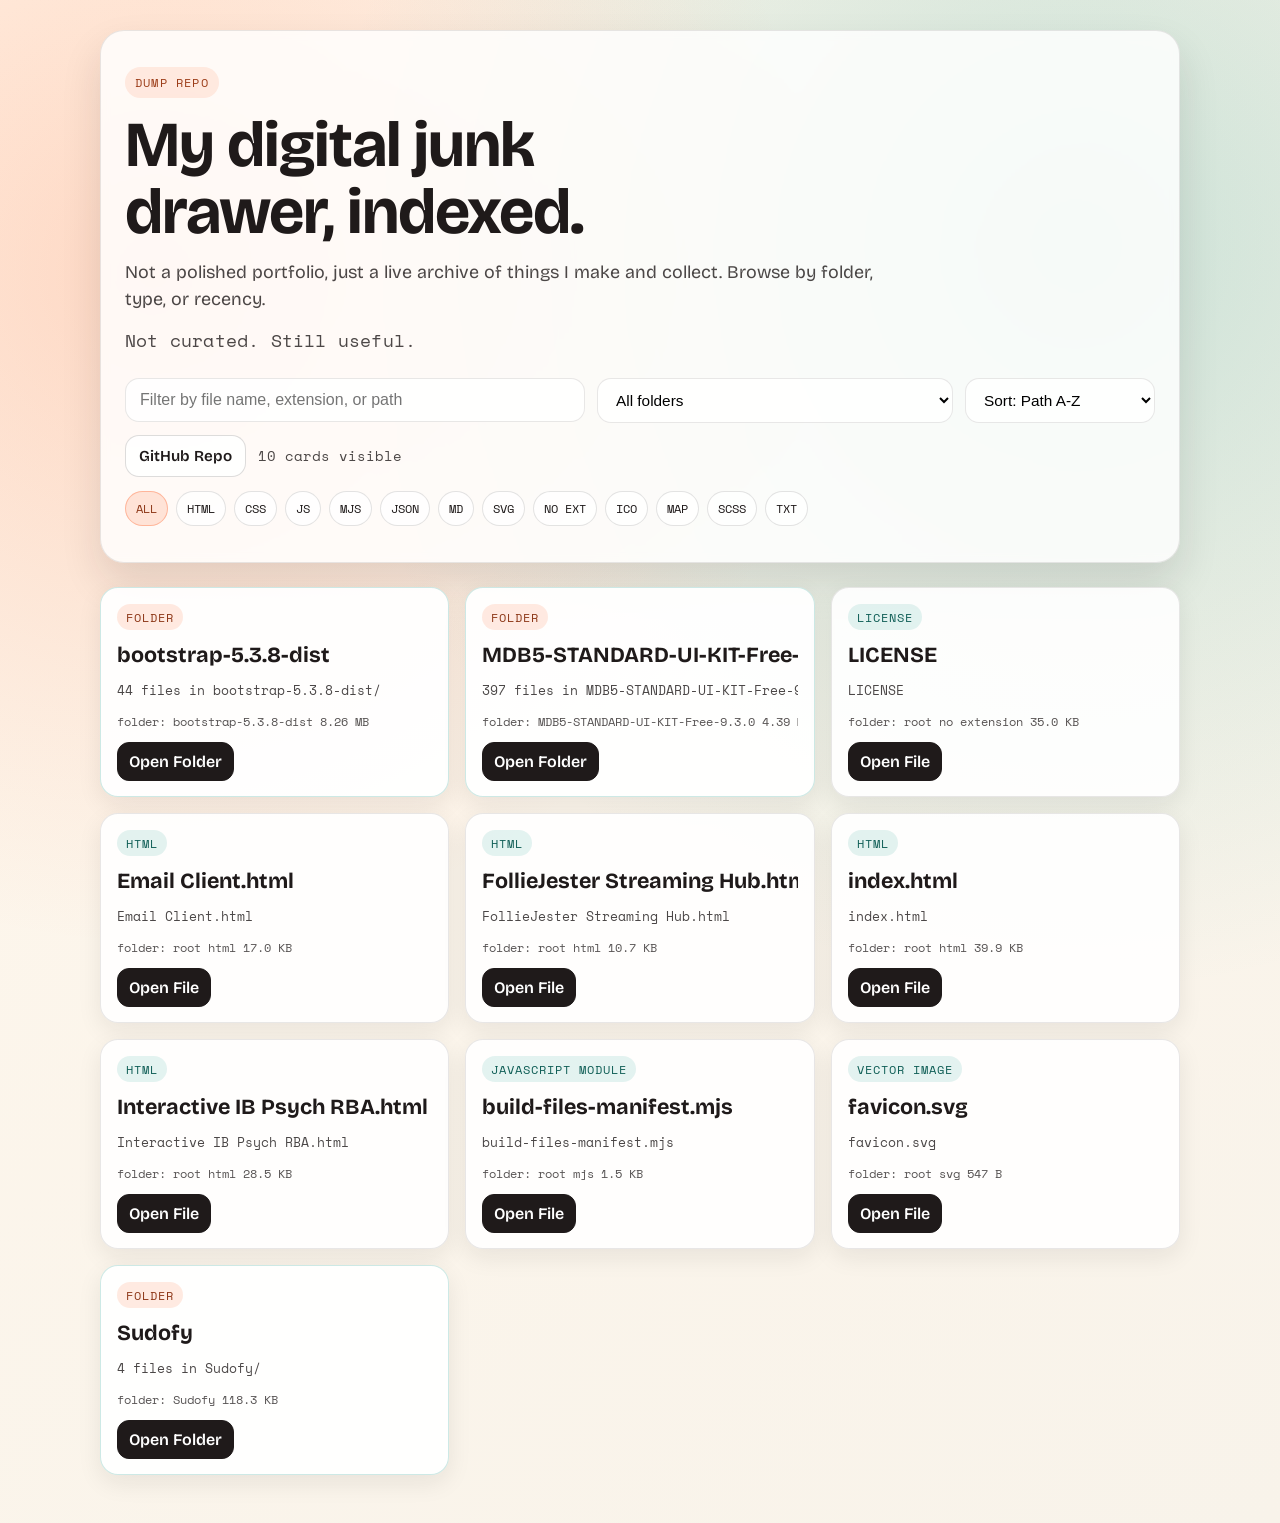
==== commit 22cd2145: "Update index.html" ====
--- a/index.html
+++ b/index.html
@@ -3,7 +3,7 @@
 <head>
     <meta charset="UTF-8">
     <meta name="viewport" content="width=device-width, initial-scale=1.0">
-    <title>Dump Repository Index</title>
+    <title>Rexomi | Dump Repository Index</title>
     <link rel="icon" type="image/svg+xml" href="favicon.svg">
     <link rel="preconnect" href="https://fonts.googleapis.com">
     <link rel="preconnect" href="https://fonts.gstatic.com" crossorigin>
